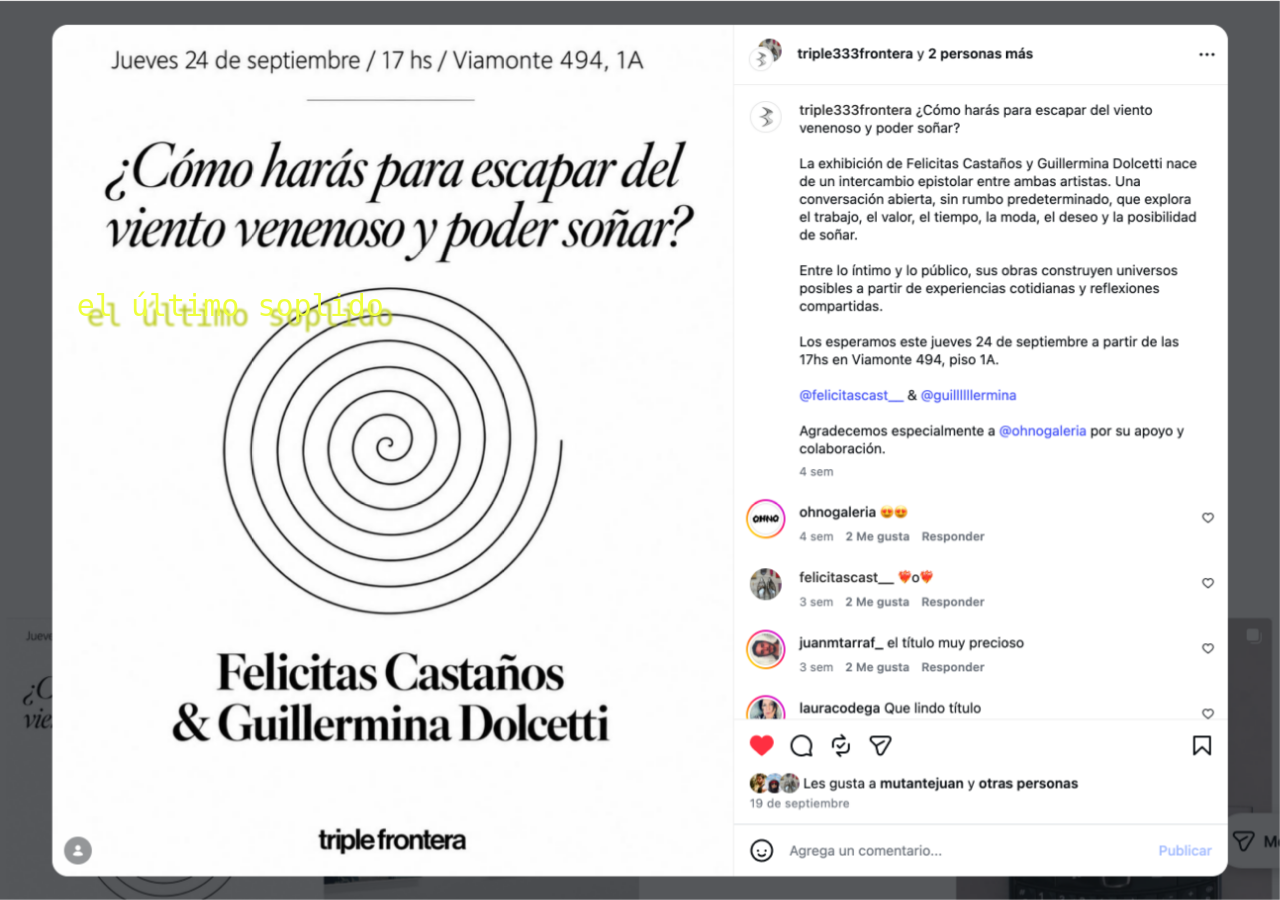
==== flyer.html @ bc3763e0 "updates" ====
<!DOCTYPE html>
<html lang="en">
<head>
    <meta charset="UTF-8">
    <meta name="viewport" content="width=device-width, initial-scale=1.0">
    <title>flyer_activación</title>
    <link rel="stylesheet" href="style-flyer.css">
</head>
<body>
    <img src="flyer/bg-flyer.png" class="bg">

    <input type="checkbox" id="act" style="display: none;">
    <label for="act" class="loose-btn btn-act">el último soplido</label>  

    <div class="popup act1">
        <p>a días del cierre de la muestra... quedó abierta la ventana, dejamos entrar los últimos resabios del viento venenoso y trajo consigo algunas <label for="sorpresas" class="sorpresas-btn">sorpresas</label></p></p>
        <label for="act" class="close">cerrar</label>
    </div>
    <div class="popup act2">
        <img src="flyer/ventana.jpeg">
        <label for="act" class="close">cerrar</label>
    </div>
    <div class="popup act3">
        <img src="flyer/ventana2.jpg">
        <label for="act" class="close">cerrar</label>
    </div>
    <div class="popup act4">
        <img src="flyer/viento-fb.png">
        <label for="act" class="close">cerrar</label>
    </div>
    <div class="popup act5">
        <img src="flyer/wikihow-ventana.png">
        <label for="act" class="close">cerrar</label>
    </div>
    <div class="popup act6">
        <img src="flyer/wikihow-window.png">
        <label for="act" class="close">cerrar</label>
    </div>

    <input type="checkbox" id="sorpresas" style="display: none;">

    <div class="popup sorpresas1">
        <p>vamos a hacer una activación</p>
        <label for="sorpresas" class="close">cerrar</label>
    </div>
    <div class="popup sorpresas2">
        <p><strong>viernes 23/octubre</strong></p>
        <label for="sorpresas" class="close">cerrar</label>
    </div>
    <div class="popup sorpresas3">
        <p>va a haber torta!!!!!!!</p>
        <label for="sorpresas" class="close">cerrar</label>
    </div>
    <div class="popup sorpresas4">
        <img class="img flicker" src="flyer/tf1.JPG">
        <label for="sorpresas" class="close">cerrar</label>
    </div>
    <div class="popup sorpresas5">
        <img class="img flicker" src="flyer/tf2.JPG">
        <label for="sorpresas" class="close">cerrar</label>
    </div>
    <div class="popup sorpresas6">
        <img class="img flicker" src="flyer/tf3.JPG">
        <label for="sorpresas" class="close">cerrar</label>
    </div>


</body>
</html>
---- style-flyer.css ----
.bg {
    position: fixed;
    top: 0;
    left: 0;
    width: 100vw;
    height: 100vh;
    object-fit: cover;
    z-index: -1;
}

.loose-btn {
    position: absolute;
    top: 32%;
    left: 6%;
    z-index: 10;
    cursor: pointer;
    font-family: monospace;
    font-size: 30px;
    color: #EEFE3F;
    filter: drop-shadow(10px 10px 1px #bbca1a);
}

.popup {
    display: none;
    position: fixed;
    width: 400px;
    background-color: #ffffff;
    z-index: 20;
}

.popup img {
    max-width: 100%;
    height: auto;
}

#act:checked ~ .act { display: block; }

.act1 { 
    top: 37%; 
    left: 10%; 
}
.act2 { 
    top: 2%; 
    left: 5%; 
    width: 200px;
}
.act3 { 
    top: 62%; 
    left: 1%; 
}
.act4 { 
    top: 40%; 
    left: 76%; 
}
.act5 { 
    top: 1%; 
    left: 72%; 
}
.act6 { 
    top: 55%; 
    left: 50%; 
}

#act:checked ~ .act1 { display: block; }
#act:checked ~ .act2 { display: block; }
#act:checked ~ .act3 { display: block; }
#act:checked ~ .act4 { display: block; }
#act:checked ~ .act5 { display: block; }
#act:checked ~ .act6 { display: block; }

.sorpresas-btn {
    cursor: pointer;
    color: #e85aa0;
    text-decoration: underline;
}

#sorpresas:checked ~ .sorpresas { display: block; }

.sorpresas1 {
    top: 45%;
    left: 30%;
    z-index: 21;
    background-color: #e85aa0;
    color: #bbca1a;
    width: fit-content;
}
.sorpresas2 {
    top: 4%;
    left: 18%;
    width: 270px;
    z-index: 21;
    background-color: #e85aa0;
    color: #bbca1a;
}
.sorpresas3 {
    top: 65%;
    left: 34%;
    z-index: 21;
    background-color: #e85aa0;
    color: #bbca1a;
    width: fit-content;
}
.sorpresas4 {
    top: 2%;
    left: 64%;
    z-index: 21;
    width: 500px;
    background-color: transparent;
}
.sorpresas5 {
    top: 53%;
    left: 1%;
    z-index: 21;
    width: 500px;
    background-color: transparent;
}
.sorpresas6 {
    top: 45%;
    left: 71%;
    z-index: 21;
    width: 500px;
    background-color: transparent;
}

#sorpresas:checked ~ .sorpresas1 { display: block; }
#sorpresas:checked ~ .sorpresas2 { display: block; }
#sorpresas:checked ~ .sorpresas3 { display: block; }
#sorpresas:checked ~ .sorpresas4 { display: block; }
#sorpresas:checked ~ .sorpresas5 { display: block; }
#sorpresas:checked ~ .sorpresas6 { display: block; }

.close {
    cursor: pointer;
    color: #6495ed;
    background-color: #ff6347;
    font-family: monospace;
}

@keyframes flicker {
    0%, 100% { opacity: 1; }
    50% { opacity: 0.2; }
}

.flicker {
    animation: flicker 2s infinite;
}
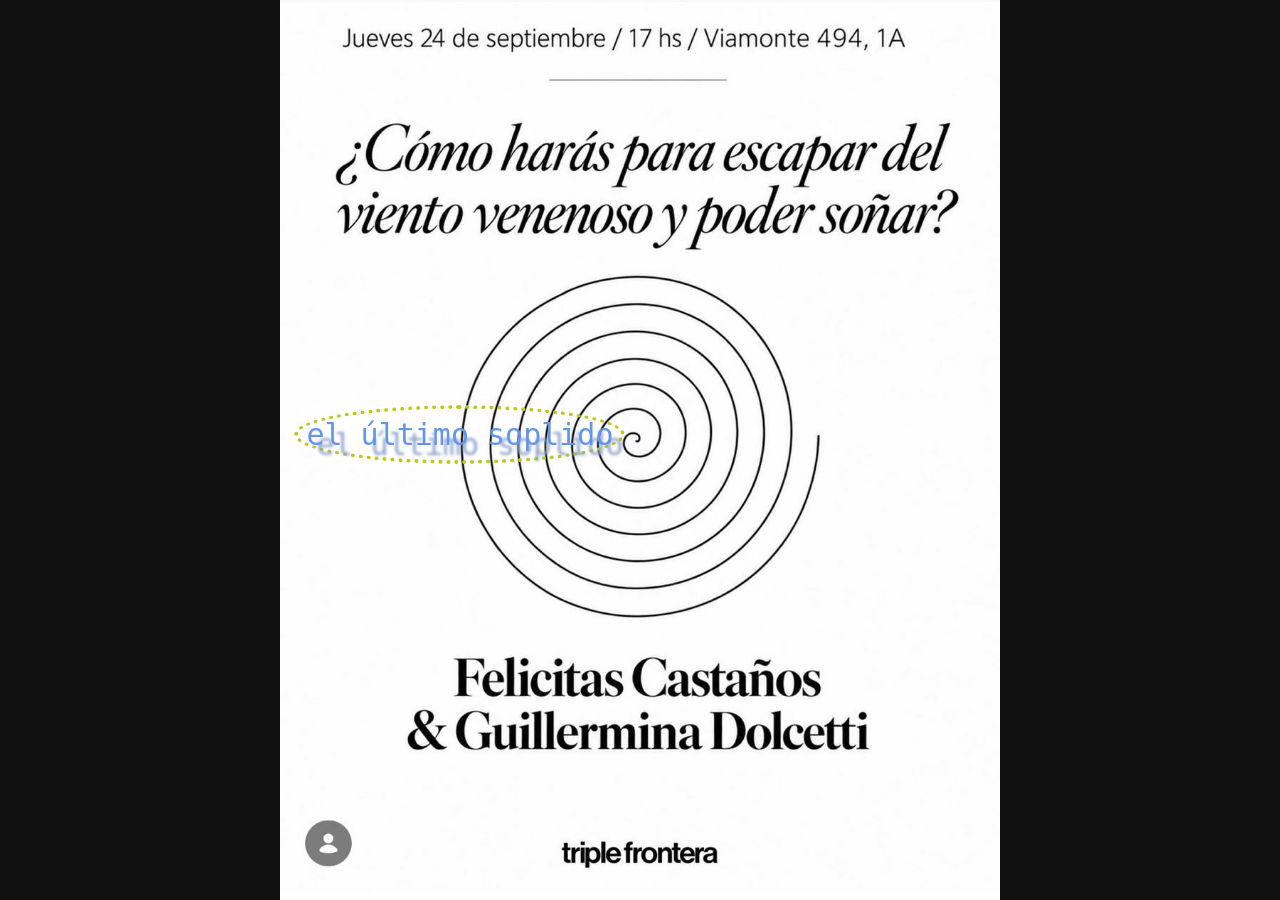
==== commit 44d8ea45: "updates" ====
--- a/flyer.html
+++ b/flyer.html
@@ -7,63 +7,75 @@
     <link rel="stylesheet" href="style-flyer.css">
 </head>
 <body>
-    <img src="flyer/bg-flyer.png" class="bg">
+    <div class="stage">
+        <img src="flyer/bg-ig.jpg" class="bg">
 
-    <input type="checkbox" id="act" style="display: none;">
-    <label for="act" class="loose-btn btn-act">el último soplido</label>  
+        <input type="checkbox" id="act" style="display: none;">
+        <label for="act" class="loose-btn btn-act">el último soplido</label>  
 
-    <div class="popup act1">
-        <p>a días del cierre de la muestra... quedó abierta la ventana, dejamos entrar los últimos resabios del viento venenoso y trajo consigo algunas <label for="sorpresas" class="sorpresas-btn">sorpresas</label></p></p>
-        <label for="act" class="close">cerrar</label>
+        <div class="popup act1">
+            <p>a días del cierre de la muestra... quedó abierta la ventana, dejamos entrar los últimos resabios del viento venenoso y trajo consigo algunas <label for="sorpresas" class="sorpresas-btn">sorpresas</label></p></p>
+            <label for="act" class="close">cerrar</label>
+        </div>
+        <div class="popup act2">
+            <img src="flyer/ventana.jpeg">
+            <label for="act" class="close">cerrar</label>
+        </div>
+        <div class="popup act3">
+            <img src="flyer/ventana2.jpg">
+            <label for="act" class="close">cerrar</label>
+        </div>
+        <div class="popup act4">
+            <img src="flyer/viento-fb.png">
+            <label for="act" class="close">cerrar</label>
+        </div>
+        <div class="popup act5">
+            <img src="flyer/wikihow-ventana.png">
+            <label for="act" class="close">cerrar</label>
+        </div>
+        <div class="popup act6">
+            <img src="flyer/wikihow-window.png">
+            <label for="act" class="close">cerrar</label>
+        </div>
+
+        <input type="checkbox" id="sorpresas" style="display: none;">
+
+        <div class="popup sorpresas1">
+            <p>vamos a hacer una activación</p>
+            <label for="sorpresas" class="close">cerrar</label>
+        </div>
+        <div class="popup sorpresas2">
+            <p><strong>viernes 23/octubre _ 18hs</strong></p>
+            <label for="sorpresas" class="close">cerrar</label>
+        </div>
+        <div class="popup sorpresas3">
+            <p>va a haber torta!!!!!!!</p>
+            <label for="sorpresas" class="close">cerrar</label>
+        </div>
+        <div class="popup sorpresas4">
+            <img class="img flicker" src="flyer/tf1.JPG">
+            <label for="sorpresas" class="close">cerrar</label>
+        </div>
+        <div class="popup sorpresas5">
+            <img class="img flicker" src="flyer/tf2.JPG">
+            <label for="sorpresas" class="close">cerrar</label>
+        </div>
+        <div class="popup sorpresas6">
+            <img class="img flicker" src="flyer/tf3.JPG">
+            <label for="sorpresas" class="close">cerrar</label>
+        </div>
+        <div class="popup sorpresas8">
+            <img class="img" src="flyer/torta-02.png">
+            <label for="sorpresas" class="close">cerrar</label>
+        </div>
+        <div class="popup sorpresas9">
+            <img class="img" src="flyer/torta-03.png">
+            <label for="sorpresas" class="close">cerrar</label>
+        </div>
+        <div class="popup sorpresas10">
+            <img class="img" src="flyer/torta-04.png">
+            <label for="sorpresas" class="close">cerrar</label>
+        </div>
     </div>
-    <div class="popup act2">
-        <img src="flyer/ventana.jpeg">
-        <label for="act" class="close">cerrar</label>
-    </div>
-    <div class="popup act3">
-        <img src="flyer/ventana2.jpg">
-        <label for="act" class="close">cerrar</label>
-    </div>
-    <div class="popup act4">
-        <img src="flyer/viento-fb.png">
-        <label for="act" class="close">cerrar</label>
-    </div>
-    <div class="popup act5">
-        <img src="flyer/wikihow-ventana.png">
-        <label for="act" class="close">cerrar</label>
-    </div>
-    <div class="popup act6">
-        <img src="flyer/wikihow-window.png">
-        <label for="act" class="close">cerrar</label>
-    </div>
-
-    <input type="checkbox" id="sorpresas" style="display: none;">
-
-    <div class="popup sorpresas1">
-        <p>vamos a hacer una activación</p>
-        <label for="sorpresas" class="close">cerrar</label>
-    </div>
-    <div class="popup sorpresas2">
-        <p><strong>viernes 23/octubre</strong></p>
-        <label for="sorpresas" class="close">cerrar</label>
-    </div>
-    <div class="popup sorpresas3">
-        <p>va a haber torta!!!!!!!</p>
-        <label for="sorpresas" class="close">cerrar</label>
-    </div>
-    <div class="popup sorpresas4">
-        <img class="img flicker" src="flyer/tf1.JPG">
-        <label for="sorpresas" class="close">cerrar</label>
-    </div>
-    <div class="popup sorpresas5">
-        <img class="img flicker" src="flyer/tf2.JPG">
-        <label for="sorpresas" class="close">cerrar</label>
-    </div>
-    <div class="popup sorpresas6">
-        <img class="img flicker" src="flyer/tf3.JPG">
-        <label for="sorpresas" class="close">cerrar</label>
-    </div>
-
-
 </body>
 </html>
--- a/style-flyer.css
+++ b/style-flyer.css
@@ -1,64 +1,89 @@
+body {
+    margin: 0;
+    height: 100vh;
+    background: #111;
+    display: flex;
+    justify-content: center;
+    align-items: center;
+}
+
+.stage {
+    position: relative;
+    height: 100vh;
+    aspect-ratio: 4 / 5;
+    overflow: hidden;
+    font-size: 1.6vh;
+}
+
 .bg {
-    position: fixed;
+    position: absolute;
     top: 0;
     left: 0;
-    width: 100vw;
-    height: 100vh;
-    object-fit: cover;
-    z-index: -1;
+    width: 100%;
+    height: 100%;
 }
 
 .loose-btn {
     position: absolute;
-    top: 32%;
-    left: 6%;
+    top: 45%;
+    left: 2%;
     z-index: 10;
     cursor: pointer;
     font-family: monospace;
     font-size: 30px;
-    color: #EEFE3F;
-    filter: drop-shadow(10px 10px 1px #bbca1a);
+    color: #6495ed;
+    text-shadow: 10px 10px 3px #8da2ca;
+    padding: 8px;
+    border: 4px dotted #bbca1a;
+    border-radius: 100%;
 }
 
 .popup {
     display: none;
-    position: fixed;
-    width: 400px;
+    position: absolute;
+    width: 50%;
     background-color: #ffffff;
     z-index: 20;
 }
 
 .popup img {
-    max-width: 100%;
+    max-width: 90%;
     height: auto;
 }
 
 #act:checked ~ .act { display: block; }
 
 .act1 { 
-    top: 37%; 
-    left: 10%; 
+    top: 34%; 
+    left: 6%;
+    background-color: #ffffff;
 }
 .act2 { 
-    top: 2%; 
-    left: 5%; 
-    width: 200px;
+    top: 1%; 
+    left: 0%; 
+    width: 150px;
+    background-color: transparent;
 }
 .act3 { 
-    top: 62%; 
-    left: 1%; 
+    top: 78%; 
+    left: 2%;
+    width: 230px;
+    background-color: transparent;
 }
 .act4 { 
-    top: 40%; 
-    left: 76%; 
+    top: 54%; 
+    left: 65%;
+    background-color: transparent; 
 }
 .act5 { 
-    top: 1%; 
-    left: 72%; 
+    top: 54%; 
+    left: 4%;
+    background-color: transparent;
 }
 .act6 { 
-    top: 55%; 
-    left: 50%; 
+    top: 8%; 
+    left: 57%;
+    background-color: transparent;
 }
 
 #act:checked ~ .act1 { display: block; }
@@ -77,48 +102,74 @@
 #sorpresas:checked ~ .sorpresas { display: block; }
 
 .sorpresas1 {
-    top: 45%;
-    left: 30%;
-    z-index: 21;
+    top: 44%;
+    left: 50%;
+    z-index: 100;
     background-color: #e85aa0;
     color: #bbca1a;
     width: fit-content;
+    font-size: 30px;
 }
 .sorpresas2 {
-    top: 4%;
-    left: 18%;
-    width: 270px;
+    top: 0.5%;
+    left: 1%;
+    z-index: 100;
+    width: 400px;
+    white-space: nowrap;
     z-index: 21;
     background-color: #e85aa0;
     color: #bbca1a;
+    font-size: 30px;
 }
 .sorpresas3 {
     top: 65%;
-    left: 34%;
-    z-index: 21;
+    left: 50%;
+    z-index: 100;
     background-color: #e85aa0;
     color: #bbca1a;
     width: fit-content;
+    font-size: 30px;
 }
 .sorpresas4 {
-    top: 2%;
-    left: 64%;
-    z-index: 21;
-    width: 500px;
+    top: 10%;
+    left: 60%;
+    z-index: 21;
+    width: 250px;
     background-color: transparent;
 }
 .sorpresas5 {
-    top: 53%;
-    left: 1%;
-    z-index: 21;
-    width: 500px;
+    top: 77%;
+    left: 40%;
+    z-index: 21;
+    width: 250px;
     background-color: transparent;
 }
 .sorpresas6 {
-    top: 45%;
-    left: 71%;
-    z-index: 21;
-    width: 500px;
+    top: 50%;
+    left: 6%;
+    z-index: 21;
+    width: 250px;
+    background-color: transparent;
+}
+.sorpresas8 {
+    top: 12%;
+    left: 6%;
+    z-index: 21;
+    width: 200px;
+    background-color: transparent;
+}
+.sorpresas9 {
+    top: 26%;
+    left: 80%;
+    z-index: 100;
+    width: 200px;
+    background-color: transparent;
+}
+.sorpresas10 {
+    top: 70%;
+    left: 10%;
+    z-index: 21;
+    width: 200px;
     background-color: transparent;
 }
 
@@ -128,12 +179,18 @@
 #sorpresas:checked ~ .sorpresas4 { display: block; }
 #sorpresas:checked ~ .sorpresas5 { display: block; }
 #sorpresas:checked ~ .sorpresas6 { display: block; }
+#sorpresas:checked ~ .sorpresas8 { display: block; }
+#sorpresas:checked ~ .sorpresas9 { display: block; }
+#sorpresas:checked ~ .sorpresas10 { display: block; }
 
 .close {
     cursor: pointer;
     color: #6495ed;
     background-color: #ff6347;
     font-family: monospace;
+    font-size: 12px;
+    display: inline-block;
+    line-height: 1;
 }
 
 @keyframes flicker {
